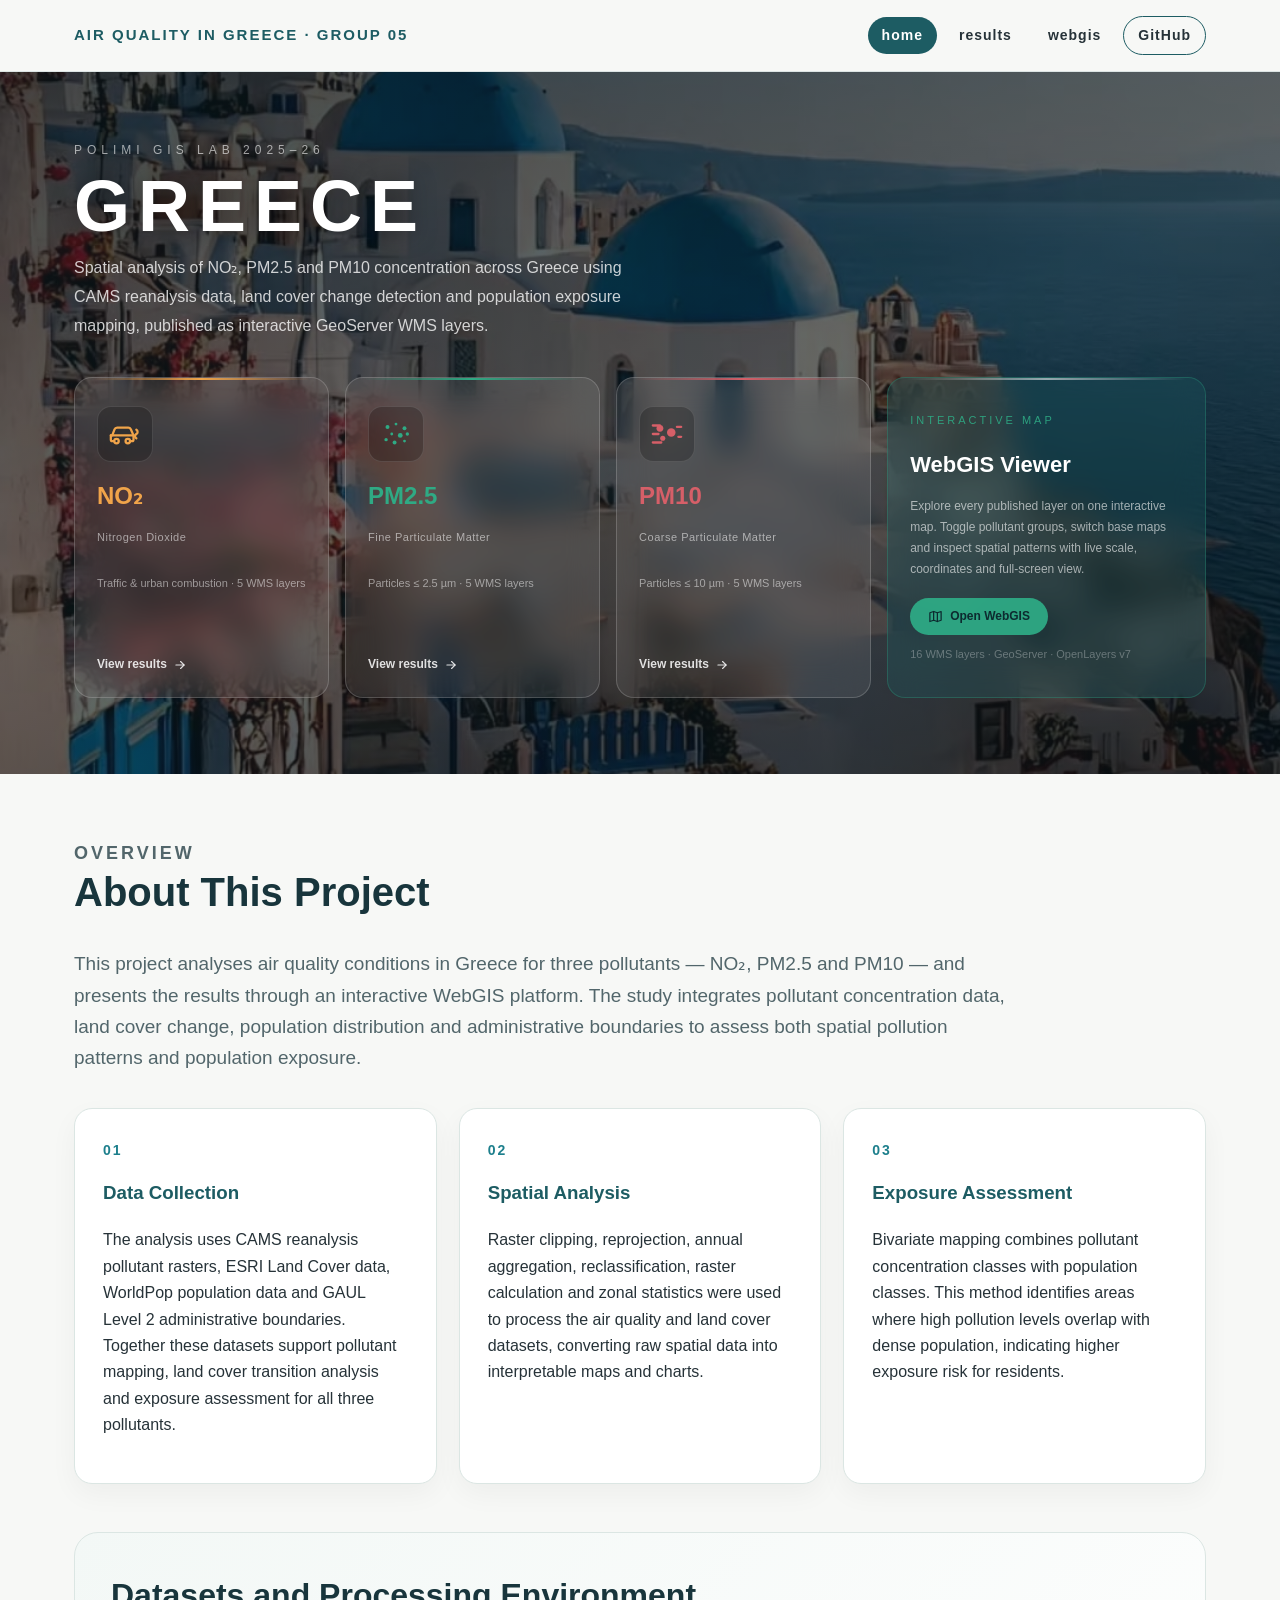
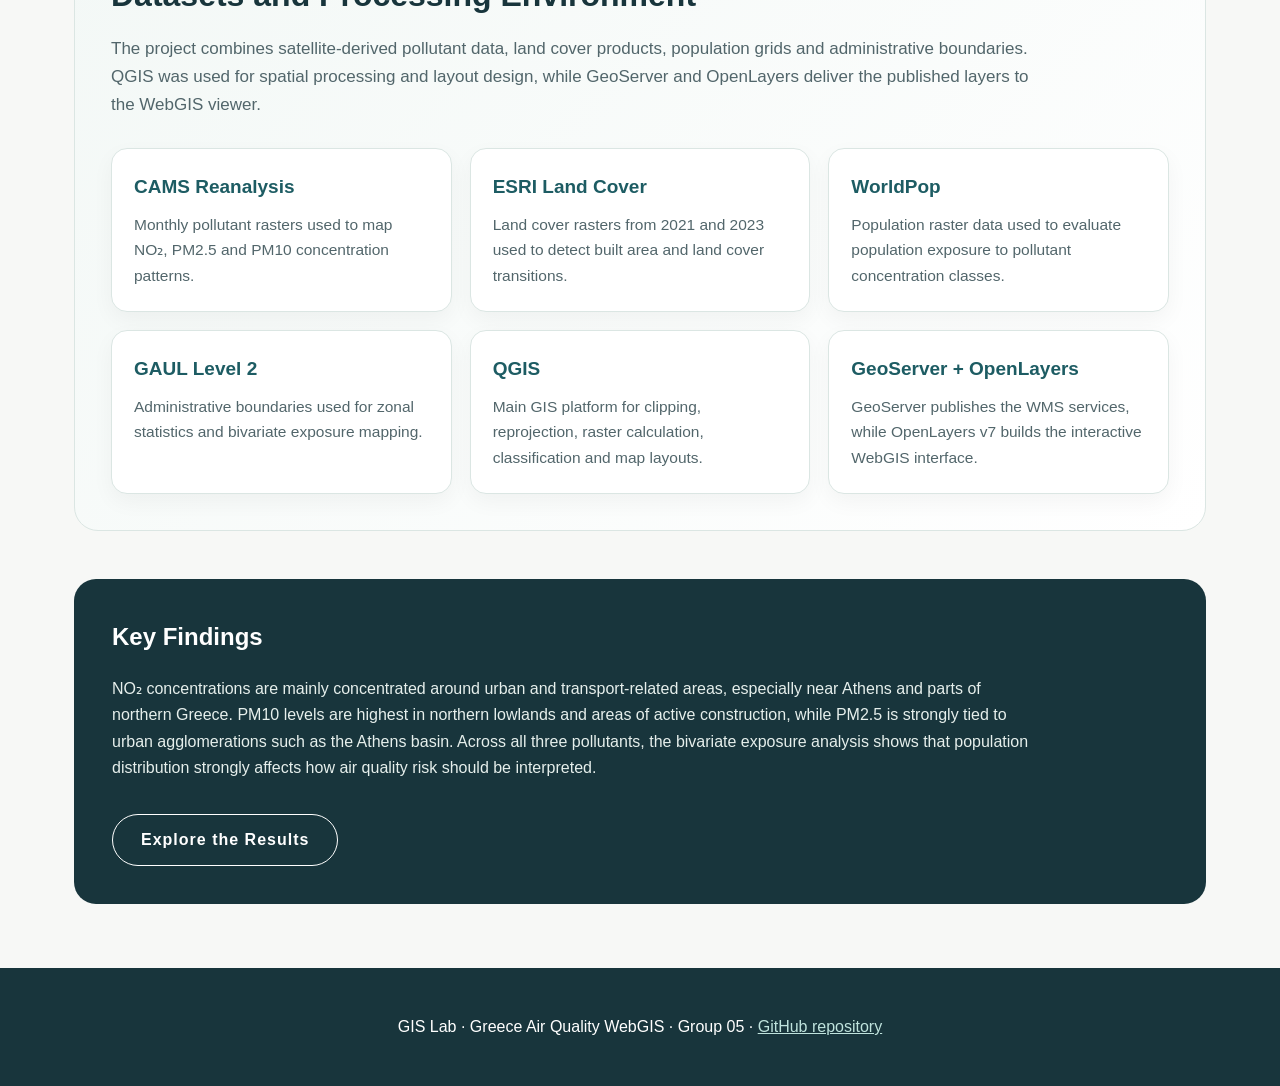
==== index.html @ c0a8eed3 "Add integrated WebGIS frontend (all three pollutants, OpenLayers v7)" ====
<!DOCTYPE html>
<html lang="en">
<head>
  <meta charset="UTF-8" />
  <meta name="viewport" content="width=device-width, initial-scale=1.0" />
  <title>Greece Air Quality | Home</title>
  <link rel="stylesheet" href="style.css" />
</head>

<body>
  <header class="site-header">
    <nav class="navbar">
      <a class="logo" href="index.html">AIR QUALITY IN GREECE · GROUP 05</a>
      <div class="nav-links">
        <a href="index.html" class="active">home</a>
        <a href="results.html">results</a>
        <a href="webgis.html">webgis</a>
        <a href="https://github.com/sumumu-0107/webgis_group05" class="github-link" target="_blank" rel="noopener">GitHub</a>
      </div>
    </nav>
  </header>

  <!-- ====================================================================
       GLASS-MORPHISM HERO
       Cover photo background, with one glass card per pollutant plus a
       dedicated WebGIS entry card.
       ==================================================================== -->
  <section class="hero">
    <div class="hero-bg" role="img" aria-label="Coastal landscape of the Greek islands"></div>
    <div class="hero-overlay"></div>

    <div class="hero-inner">
      <p class="hero-kicker">Polimi GIS Lab 2025–26</p>
      <h1>GREECE</h1>
      <p class="hero-sub">
        Spatial analysis of NO₂, PM2.5 and PM10 concentration across Greece using
        CAMS reanalysis data, land cover change detection and population exposure
        mapping, published as interactive GeoServer WMS layers.
      </p>

      <div class="hero-grid">
        <!-- NO2 card -->
        <a class="glass-card card-no2" href="results.html#no2">
          <span class="top-line"></span>
          <span class="pollutant-icon" aria-hidden="true">
            <!-- Car / traffic exhaust: NO2 is mainly a traffic-related gas -->
            <svg viewBox="0 0 24 24" fill="none" stroke="#f0a44a" stroke-width="1.6"
                 stroke-linecap="round" stroke-linejoin="round">
              <path d="M3 13l1.6-4.2A2 2 0 0 1 6.5 7.5h7.8a2 2 0 0 1 1.8 1.1L18 13" />
              <path d="M2 13h16v3a1 1 0 0 1-1 1h-1" />
              <path d="M4 17H3a1 1 0 0 1-1-1v-3" />
              <circle cx="6" cy="17" r="1.6" />
              <circle cx="14" cy="17" r="1.6" />
              <path d="M20 9c1.2.8 1.2 2.2 0 3s-1.2 2.2 0 3" />
            </svg>
          </span>
          <h2 class="pname">NO₂</h2>
          <p class="pfull">Nitrogen Dioxide</p>
          <p class="card-meta">Traffic &amp; urban combustion · 5 WMS layers</p>
          <span class="goto">
            View results
            <svg viewBox="0 0 24 24" fill="none" stroke="currentColor" stroke-width="2"
                 stroke-linecap="round" stroke-linejoin="round" aria-hidden="true">
              <path d="M5 12h14" /><path d="M13 6l6 6-6 6" />
            </svg>
          </span>
        </a>

        <!-- PM2.5 card -->
        <a class="glass-card card-pm25" href="results.html#pm25">
          <span class="top-line"></span>
          <span class="pollutant-icon" aria-hidden="true">
            <!-- Fine particles: small scattered dots, lungs-penetrating -->
            <svg viewBox="0 0 24 24" fill="#2faa84" stroke="none">
              <circle cx="6" cy="7" r="1.4" />
              <circle cx="12" cy="5" r="1" />
              <circle cx="18" cy="8" r="1.4" />
              <circle cx="9" cy="12" r="1" />
              <circle cx="15" cy="13" r="1.7" />
              <circle cx="5" cy="16" r="1.2" />
              <circle cx="11" cy="18" r="1.4" />
              <circle cx="18" cy="17" r="1" />
              <circle cx="20" cy="12" r="1.2" />
            </svg>
          </span>
          <h2 class="pname">PM2.5</h2>
          <p class="pfull">Fine Particulate Matter</p>
          <p class="card-meta">Particles ≤ 2.5 µm · 5 WMS layers</p>
          <span class="goto">
            View results
            <svg viewBox="0 0 24 24" fill="none" stroke="currentColor" stroke-width="2"
                 stroke-linecap="round" stroke-linejoin="round" aria-hidden="true">
              <path d="M5 12h14" /><path d="M13 6l6 6-6 6" />
            </svg>
          </span>
        </a>

        <!-- PM10 card -->
        <a class="glass-card card-pm10" href="results.html#pm10">
          <span class="top-line"></span>
          <span class="pollutant-icon" aria-hidden="true">
            <!-- Coarse dust: larger particles with motion lines (dust / resuspension) -->
            <svg viewBox="0 0 24 24" fill="none" stroke="#d65f68" stroke-width="1.6"
                 stroke-linecap="round" stroke-linejoin="round">
              <circle cx="7" cy="8" r="2.4" fill="#d65f68" stroke="none" />
              <circle cx="15" cy="11" r="3" fill="#d65f68" stroke="none" />
              <circle cx="9" cy="15" r="1.8" fill="#d65f68" stroke="none" />
              <path d="M2 6h5" /><path d="M2 12h4" /><path d="M2 18h6" />
              <path d="M19 7h3" /><path d="M20 14h2" />
            </svg>
          </span>
          <h2 class="pname">PM10</h2>
          <p class="pfull">Coarse Particulate Matter</p>
          <p class="card-meta">Particles ≤ 10 µm · 5 WMS layers</p>
          <span class="goto">
            View results
            <svg viewBox="0 0 24 24" fill="none" stroke="currentColor" stroke-width="2"
                 stroke-linecap="round" stroke-linejoin="round" aria-hidden="true">
              <path d="M5 12h14" /><path d="M13 6l6 6-6 6" />
            </svg>
          </span>
        </a>

        <!-- WebGIS entry card -->
        <a class="glass-card card-webgis" href="webgis.html">
          <span class="top-line"></span>
          <div>
            <p class="wlabel">INTERACTIVE MAP</p>
            <h2 class="wtitle">WebGIS Viewer</h2>
            <p class="wdesc">
              Explore every published layer on one interactive map. Toggle pollutant
              groups, switch base maps and inspect spatial patterns with live scale,
              coordinates and full-screen view.
            </p>
          </div>
          <div>
            <span class="wbtn">
              <svg viewBox="0 0 24 24" fill="none" stroke="currentColor" stroke-width="2"
                   stroke-linecap="round" stroke-linejoin="round" aria-hidden="true">
                <path d="M9 4 3 6v14l6-2 6 2 6-2V4l-6 2-6-2z" />
                <path d="M9 4v14" /><path d="M15 6v14" />
              </svg>
              Open WebGIS
            </span>
            <p class="layers-hint">16 WMS layers · GeoServer · OpenLayers v7</p>
          </div>
        </a>
      </div>
    </div>
  </section>

  <main>
    <!-- ABOUT ------------------------------------------------------------ -->
    <section class="section" id="about">
      <div class="section-heading">
        <p class="eyebrow">Overview</p>
        <h2>About This Project</h2>
      </div>
      <p class="lead-text">
        This project analyses air quality conditions in Greece for three pollutants —
        NO₂, PM2.5 and PM10 — and presents the results through an interactive WebGIS
        platform. The study integrates pollutant concentration data, land cover change,
        population distribution and administrative boundaries to assess both spatial
        pollution patterns and population exposure.
      </p>

      <div class="summary-grid">
        <article class="summary-card">
          <span class="card-number">01</span>
          <h3>Data Collection</h3>
          <p>
            The analysis uses CAMS reanalysis pollutant rasters, ESRI Land Cover data,
            WorldPop population data and GAUL Level 2 administrative boundaries. Together
            these datasets support pollutant mapping, land cover transition analysis and
            exposure assessment for all three pollutants.
          </p>
        </article>

        <article class="summary-card">
          <span class="card-number">02</span>
          <h3>Spatial Analysis</h3>
          <p>
            Raster clipping, reprojection, annual aggregation, reclassification, raster
            calculation and zonal statistics were used to process the air quality and
            land cover datasets, converting raw spatial data into interpretable maps and
            charts.
          </p>
        </article>

        <article class="summary-card">
          <span class="card-number">03</span>
          <h3>Exposure Assessment</h3>
          <p>
            Bivariate mapping combines pollutant concentration classes with population
            classes. This method identifies areas where high pollution levels overlap with
            dense population, indicating higher exposure risk for residents.
          </p>
        </article>
      </div>

      <!-- DATA & TOOLS -->
      <div class="data-tools">
        <div class="data-tools-header">
          <h2>Datasets and Processing Environment</h2>
          <p>
            The project combines satellite-derived pollutant data, land cover products,
            population grids and administrative boundaries. QGIS was used for spatial
            processing and layout design, while GeoServer and OpenLayers deliver the
            published layers to the WebGIS viewer.
          </p>
        </div>

        <div class="tool-grid">
          <article>
            <h3>CAMS Reanalysis</h3>
            <p>Monthly pollutant rasters used to map NO₂, PM2.5 and PM10 concentration patterns.</p>
          </article>
          <article>
            <h3>ESRI Land Cover</h3>
            <p>Land cover rasters from 2021 and 2023 used to detect built area and land cover transitions.</p>
          </article>
          <article>
            <h3>WorldPop</h3>
            <p>Population raster data used to evaluate population exposure to pollutant concentration classes.</p>
          </article>
          <article>
            <h3>GAUL Level 2</h3>
            <p>Administrative boundaries used for zonal statistics and bivariate exposure mapping.</p>
          </article>
          <article>
            <h3>QGIS</h3>
            <p>Main GIS platform for clipping, reprojection, raster calculation, classification and map layouts.</p>
          </article>
          <article>
            <h3>GeoServer + OpenLayers</h3>
            <p>GeoServer publishes the WMS services, while OpenLayers v7 builds the interactive WebGIS interface.</p>
          </article>
        </div>
      </div>

      <!-- KEY FINDINGS -->
      <div class="key-findings">
        <h2>Key Findings</h2>
        <p>
          NO₂ concentrations are mainly concentrated around urban and transport-related
          areas, especially near Athens and parts of northern Greece. PM10 levels are
          highest in northern lowlands and areas of active construction, while PM2.5 is
          strongly tied to urban agglomerations such as the Athens basin. Across all three
          pollutants, the bivariate exposure analysis shows that population distribution
          strongly affects how air quality risk should be interpreted.
        </p>
        <a class="outline-btn" href="results.html">Explore the Results</a>
      </div>
    </section>
  </main>

  <footer>
    <p>GIS Lab · Greece Air Quality WebGIS · Group 05 ·
      <a href="https://github.com/sumumu-0107/webgis_group05" target="_blank" rel="noopener">GitHub repository</a>
    </p>
  </footer>
</body>
</html>
---- style.css ----
/* ==========================================================================
   Greece Air Quality WebGIS - Integrated frontend
   Shared stylesheet for index.html (Home), results.html, webgis.html
   Palette: deep teal accents on a light neutral background, with a
   glass-morphism hero on the home page.
   ========================================================================== */

:root {
  --teal-900: #102a30;
  --teal-700: #18353c;
  --teal-600: #1d5c63;
  --teal-400: #1d7f8c;
  --ink: #263238;
  --muted: #52666b;
  --line: #dbe6e3;
  --bg: #f7f8f6;
  --card: #ffffff;

  --no2: #f0a44a;
  --pm25: #2faa84;
  --pm10: #d65f68;
}

* {
  box-sizing: border-box;
}

html {
  scroll-behavior: smooth;
}

body {
  margin: 0;
  font-family: Arial, Helvetica, sans-serif;
  color: var(--ink);
  background: var(--bg);
  line-height: 1.65;
}

a {
  color: var(--teal-400);
}

/* ==========================================================================
   Shared site header / navigation
   ========================================================================== */
.site-header {
  position: sticky;
  top: 0;
  z-index: 999;
  background: rgba(247, 248, 246, 0.92);
  backdrop-filter: blur(10px);
  border-bottom: 1px solid rgba(29, 92, 99, 0.12);
}

.navbar {
  max-width: 1180px;
  margin: 0 auto;
  padding: 16px 24px;
  display: flex;
  justify-content: space-between;
  align-items: center;
  gap: 16px;
}

.navbar .logo {
  color: var(--teal-600);
  font-size: 15px;
  font-weight: 800;
  letter-spacing: 2px;
  text-decoration: none;
}

.nav-links {
  display: flex;
  align-items: center;
  gap: 8px;
  flex-wrap: wrap;
}

.nav-links a {
  color: var(--ink);
  text-decoration: none;
  font-size: 14px;
  font-weight: 700;
  letter-spacing: 1px;
  padding: 7px 14px;
  border-radius: 999px;
  text-transform: lowercase;
}

.nav-links a:hover {
  color: var(--teal-400);
}

.nav-links a.active {
  background: var(--teal-600);
  color: #ffffff;
}

.nav-links a.github-link {
  border: 1px solid var(--teal-600);
  text-transform: none;
}

.nav-links a.github-link:hover {
  background: var(--teal-600);
  color: #ffffff;
}

/* ==========================================================================
   Glass-morphism hero (home page)
   ========================================================================== */
.hero {
  position: relative;
  overflow: hidden;
  min-height: 78vh;
  display: flex;
  align-items: center;
}

.hero-bg,
.hero-overlay {
  position: absolute;
  inset: 0;
}

.hero-bg {
  background-image: url("img/cover.jpg");
  background-size: cover;
  background-position: center 42%;
  filter: brightness(0.62) saturate(1.1);
}

.hero-overlay {
  background: linear-gradient(
    160deg,
    rgba(8, 28, 34, 0.6) 0%,
    rgba(13, 43, 48, 0.4) 50%,
    rgba(8, 20, 24, 0.66) 100%
  );
}

.hero-inner {
  position: relative;
  z-index: 2;
  max-width: 1180px;
  margin: 0 auto;
  padding: 56px 24px 64px;
  width: 100%;
}

.hero-kicker {
  margin: 0 0 10px;
  font-size: 12px;
  letter-spacing: 5px;
  color: rgba(255, 255, 255, 0.6);
  text-transform: uppercase;
}

.hero h1 {
  margin: 0 0 12px;
  font-size: 72px;
  line-height: 1;
  letter-spacing: 8px;
  font-weight: 900;
  color: #ffffff;
  text-shadow: 0 2px 24px rgba(0, 0, 0, 0.4);
}

.hero-sub {
  max-width: 560px;
  margin: 0 0 36px;
  font-size: 16px;
  line-height: 1.8;
  color: rgba(255, 255, 255, 0.78);
}

/* Card grid of pollutants + WebGIS entry */
.hero-grid {
  display: grid;
  grid-template-columns: repeat(3, 1fr) 1.25fr;
  gap: 16px;
}

.glass-card {
  position: relative;
  display: flex;
  flex-direction: column;
  background: rgba(255, 255, 255, 0.08);
  backdrop-filter: blur(16px);
  border: 1px solid rgba(255, 255, 255, 0.18);
  border-radius: 18px;
  padding: 22px;
  text-decoration: none;
  color: #ffffff;
  transition: background 0.25s ease, border-color 0.25s ease, transform 0.2s ease;
}

.glass-card:hover {
  background: rgba(255, 255, 255, 0.15);
  border-color: rgba(255, 255, 255, 0.4);
  transform: translateY(-3px);
}

.glass-card .top-line {
  position: absolute;
  top: 0;
  left: 18px;
  right: 18px;
  height: 2px;
  border-radius: 0 0 2px 2px;
}

.card-no2 .top-line {
  background: linear-gradient(90deg, transparent, var(--no2), transparent);
}
.card-pm25 .top-line {
  background: linear-gradient(90deg, transparent, var(--pm25), transparent);
}
.card-pm10 .top-line {
  background: linear-gradient(90deg, transparent, var(--pm10), transparent);
}
.card-webgis .top-line {
  background: linear-gradient(90deg, transparent, rgba(255, 255, 255, 0.55), transparent);
}

.pollutant-icon {
  width: 56px;
  height: 56px;
  display: flex;
  align-items: center;
  justify-content: center;
  border-radius: 14px;
  background: rgba(0, 0, 0, 0.22);
  border: 1px solid rgba(255, 255, 255, 0.12);
  margin: 6px 0 14px;
}

.pollutant-icon svg {
  width: 34px;
  height: 34px;
}

.card-no2 .pname {
  color: var(--no2);
}
.card-pm25 .pname {
  color: var(--pm25);
}
.card-pm10 .pname {
  color: var(--pm10);
}

.pname {
  font-size: 24px;
  font-weight: 900;
  margin: 0 0 2px;
}

.pfull {
  font-size: 11px;
  letter-spacing: 0.5px;
  color: rgba(255, 255, 255, 0.55);
  margin-bottom: 16px;
}

.card-meta {
  font-size: 11px;
  color: rgba(255, 255, 255, 0.5);
  margin-bottom: 16px;
}

.goto {
  margin-top: auto;
  display: inline-flex;
  align-items: center;
  gap: 6px;
  font-size: 12px;
  font-weight: 700;
  color: rgba(255, 255, 255, 0.85);
}

.goto svg {
  width: 14px;
  height: 14px;
}

.card-webgis {
  background: rgba(29, 92, 99, 0.3);
  border-color: rgba(47, 170, 132, 0.3);
  justify-content: space-between;
}

.card-webgis:hover {
  background: rgba(29, 92, 99, 0.45);
  border-color: rgba(47, 170, 132, 0.55);
}

.wlabel {
  font-size: 11px;
  letter-spacing: 3px;
  color: rgba(47, 170, 132, 0.9);
  margin-bottom: 8px;
}

.wtitle {
  font-size: 22px;
  font-weight: 800;
  margin-bottom: 10px;
}

.wdesc {
  font-size: 12px;
  color: rgba(255, 255, 255, 0.6);
  line-height: 1.75;
  margin-bottom: 18px;
}

.wbtn {
  display: inline-flex;
  align-items: center;
  gap: 7px;
  padding: 9px 18px;
  background: rgba(47, 170, 132, 0.95);
  color: #0d2b30;
  border-radius: 999px;
  font-size: 12px;
  font-weight: 800;
  width: fit-content;
}

.wbtn svg {
  width: 15px;
  height: 15px;
}

.layers-hint {
  font-size: 11px;
  color: rgba(255, 255, 255, 0.3);
  margin-top: 10px;
}

/* ==========================================================================
   Generic page sections (home + results)
   ========================================================================== */
.section {
  max-width: 1180px;
  margin: 0 auto;
  padding: 64px 24px;
}

.section-heading {
  max-width: 920px;
  margin-bottom: 34px;
}

.eyebrow {
  margin: 0 0 8px;
  color: var(--teal-400);
  font-size: 13px;
  font-weight: 900;
  letter-spacing: 3px;
  text-transform: uppercase;
}

.section-heading h2 {
  margin: 0 0 14px;
  font-size: 40px;
  line-height: 1.12;
  color: var(--teal-700);
}

.section-heading p {
  margin: 0;
  font-size: 18px;
  color: var(--muted);
  line-height: 1.75;
}

.lead-text {
  max-width: 940px;
  font-size: 19px;
  color: var(--muted);
  margin: 0 0 34px;
}

/* Summary cards (About) */
.summary-grid {
  display: grid;
  grid-template-columns: repeat(3, 1fr);
  gap: 22px;
  margin-bottom: 48px;
}

.summary-card {
  background: var(--card);
  border: 1px solid var(--line);
  border-radius: 18px;
  padding: 28px;
  box-shadow: 0 10px 28px rgba(0, 0, 0, 0.045);
}

.card-number {
  display: inline-block;
  margin-bottom: 16px;
  color: var(--teal-400);
  font-size: 14px;
  font-weight: 900;
  letter-spacing: 2px;
}

.summary-card h3 {
  margin-top: 0;
  color: var(--teal-600);
}

/* Data & tools */
.data-tools {
  margin: 48px 0;
  padding: 36px;
  border-radius: 24px;
  background: linear-gradient(135deg, #f3f8f6 0%, #ffffff 100%);
  border: 1px solid var(--line);
}

.data-tools-header {
  max-width: 920px;
  margin-bottom: 28px;
}

.data-tools-header h2 {
  margin: 0 0 14px;
  font-size: 32px;
  color: var(--teal-700);
}

.data-tools-header p {
  margin: 0;
  color: var(--muted);
  font-size: 17px;
}

.tool-grid {
  display: grid;
  grid-template-columns: repeat(3, 1fr);
  gap: 18px;
}

.tool-grid article {
  background: var(--card);
  border: 1px solid var(--line);
  border-radius: 16px;
  padding: 22px;
  box-shadow: 0 8px 22px rgba(0, 0, 0, 0.045);
}

.tool-grid article h3 {
  margin: 0 0 10px;
  color: var(--teal-600);
  font-size: 19px;
}

.tool-grid article p {
  margin: 0;
  color: var(--muted);
  font-size: 15.5px;
}

/* Key findings band */
.key-findings {
  background: var(--teal-700);
  color: #ffffff;
  border-radius: 22px;
  padding: 38px;
  margin-top: 28px;
}

.key-findings h2 {
  color: #ffffff;
  margin-top: 0;
}

.key-findings p {
  max-width: 920px;
  color: #e6efec;
}

.outline-btn {
  display: inline-block;
  margin-top: 16px;
  padding: 12px 28px;
  border: 1px solid #ffffff;
  color: #ffffff;
  border-radius: 999px;
  text-decoration: none;
  font-weight: 800;
  letter-spacing: 1px;
}

.outline-btn:hover {
  background: #ffffff;
  color: var(--teal-700);
}

/* ==========================================================================
   Results page - pollutant tabs
   ========================================================================== */
.pollutant-tabs {
  display: flex;
  gap: 12px;
  flex-wrap: wrap;
  margin-bottom: 34px;
}

.tab-btn {
  padding: 11px 22px;
  border-radius: 999px;
  font-weight: 700;
  font-size: 15px;
  border: 1px solid var(--line);
  background: #ffffff;
  color: var(--muted);
  cursor: pointer;
  font-family: inherit;
  transition: background 0.2s ease, color 0.2s ease, box-shadow 0.2s ease;
}

.tab-btn:hover {
  color: var(--teal-600);
  border-color: #bcd0cb;
}

.tab-btn.active {
  background: var(--teal-600);
  color: #ffffff;
  border-color: var(--teal-600);
  box-shadow: 0 10px 22px rgba(29, 92, 99, 0.2);
}

.tab-panel {
  display: none;
}

.tab-panel.active {
  display: block;
}

#results {
  counter-reset: resultFigure;
}

.result-block {
  position: relative;
  overflow: hidden;
  padding: 34px;
  margin-bottom: 42px;
  border-radius: 22px;
  border: 1px solid var(--line);
  background: linear-gradient(180deg, #ffffff 0%, #fbfcfb 100%);
  box-shadow: 0 14px 36px rgba(0, 0, 0, 0.055);
}

.result-block::before {
  counter-increment: resultFigure;
  content: "Figure " counter(resultFigure, decimal-leading-zero);
  display: inline-block;
  margin-bottom: 16px;
  padding: 7px 14px;
  border-radius: 999px;
  background: #e8f3ef;
  color: var(--teal-600);
  font-size: 13px;
  font-weight: 900;
  letter-spacing: 1.5px;
  text-transform: uppercase;
}

.result-block h3 {
  font-size: 25px;
  line-height: 1.25;
  color: var(--teal-700);
  margin: 0 0 20px;
}

.result-block p {
  max-width: 960px;
  color: var(--muted);
  font-size: 17px;
  line-height: 1.85;
}

.result-block img {
  width: 100%;
  max-width: 980px;
  margin: 22px auto 26px;
  border-radius: 16px;
  border: 1px solid #e3ece8;
  background: #ffffff;
  padding: 10px;
  box-shadow: 0 10px 26px rgba(0, 0, 0, 0.06);
  display: block;
}

.double-img {
  display: grid;
  grid-template-columns: 1fr 1fr;
  gap: 26px;
  align-items: center;
  margin: 18px 0 26px;
}

.double-img img {
  margin: 0 auto;
  max-width: 100%;
}

/* ==========================================================================
   WebGIS page - app shell (sidebar + map)
   ========================================================================== */
.app {
  display: flex;
  height: calc(100vh - 65px);
}

.sidebar {
  width: 320px;
  flex-shrink: 0;
  background: #ffffff;
  border-right: 1px solid var(--line);
  overflow-y: auto;
  padding: 18px;
}

.panel {
  margin-bottom: 24px;
}

.panel h2 {
  font-size: 13px;
  text-transform: uppercase;
  letter-spacing: 0.6px;
  color: #6b7280;
  margin: 0 0 10px;
  border-bottom: 1px solid var(--line);
  padding-bottom: 6px;
}

.row {
  display: flex;
  align-items: center;
  gap: 8px;
  padding: 6px 4px;
  font-size: 14px;
  cursor: pointer;
  border-radius: 6px;
}

.row:hover {
  background: #f4f7f6;
}

/* Group header inside the flat layer list */
.layer-group-header {
  margin: 14px 0 4px;
  font-size: 12px;
  font-weight: 800;
  letter-spacing: 1px;
  text-transform: uppercase;
  color: var(--teal-600);
  display: flex;
  align-items: center;
  gap: 8px;
}

.layer-group-header::before {
  content: "";
  width: 12px;
  height: 12px;
  border-radius: 3px;
  background: var(--teal-600);
}

.layer-group-header.grp-no2::before {
  background: var(--no2);
}
.layer-group-header.grp-pm25::before {
  background: var(--pm25);
}
.layer-group-header.grp-pm10::before {
  background: var(--pm10);
}
.layer-group-header.grp-lcc::before {
  background: #7a8b3c;
}

.layer-group-header:first-child {
  margin-top: 0;
}

.hint {
  font-size: 13px;
  color: #9ca3af;
  font-style: italic;
}

/* Map area */
.map-wrap {
  position: relative;
  flex: 1;
}

.map {
  width: 100%;
  height: 100%;
  background: #dbeafe;
}

.mouse-position {
  position: absolute;
  bottom: 8px;
  left: 8px;
  z-index: 5;
  background: rgba(255, 255, 255, 0.88);
  padding: 4px 8px;
  font-size: 12px;
  border-radius: 4px;
  box-shadow: 0 1px 3px rgba(0, 0, 0, 0.2);
  pointer-events: none;
}

.ol-scale-line {
  background: rgba(255, 255, 255, 0.85);
  color: #111;
}

/* ==========================================================================
   WebGIS legend panel
   ========================================================================== */
.legend-block {
  margin-bottom: 14px;
  padding-bottom: 14px;
  border-bottom: 1px solid var(--line);
}

.legend-block:last-child {
  border-bottom: none;
  margin-bottom: 0;
  padding-bottom: 0;
}

.legend-block-title {
  font-size: 12px;
  font-weight: 700;
  color: #374151;
  margin-bottom: 6px;
  line-height: 1.3;
}

.legend-ramp-wrap {
  display: flex;
  align-items: center;
  gap: 8px;
}

.legend-ramp-img {
  max-height: 200px;
  width: auto;
  display: block;
}

.legend-unit {
  font-size: 11px;
  color: #6b7280;
  font-style: italic;
  white-space: nowrap;
}

.legend-desc {
  font-size: 11px;
  color: #4b5563;
  margin-bottom: 6px;
  line-height: 1.4;
}

.legend-symbol-img {
  max-width: 100%;
  display: block;
  margin-top: 4px;
}

/* Bivariate 5x5 matrix */
.biv-wrap {
  display: flex;
  align-items: flex-start;
  gap: 4px;
  margin-bottom: 6px;
}

.biv-ylabel {
  display: flex;
  align-items: center;
  justify-content: center;
  width: 14px;
  flex-shrink: 0;
}

.biv-ylabel span {
  font-size: 10px;
  color: #6b7280;
  white-space: nowrap;
  writing-mode: vertical-rl;
  transform: rotate(180deg);
}

.biv-content {
  display: flex;
  flex-direction: column;
  align-items: flex-start;
}

.biv-matrix {
  display: flex;
  flex-direction: column;
  gap: 2px;
}

.biv-row {
  display: flex;
  gap: 2px;
}

.biv-cell {
  width: 20px;
  height: 20px;
  border-radius: 2px;
}

.biv-xlabel {
  font-size: 10px;
  color: #6b7280;
  text-align: center;
  width: 100%;
  margin-top: 3px;
}

/* ==========================================================================
   Footer
   ========================================================================== */
footer {
  text-align: center;
  padding: 30px 24px;
  background: var(--teal-700);
  color: #ffffff;
}

footer a {
  color: #bfe3dd;
}

/* ==========================================================================
   Responsive
   ========================================================================== */
@media (max-width: 1000px) {
  .hero-grid {
    grid-template-columns: 1fr 1fr;
  }
}

@media (max-width: 900px) {
  .hero h1 {
    font-size: 50px;
    letter-spacing: 4px;
  }

  .summary-grid,
  .tool-grid,
  .double-img {
    grid-template-columns: 1fr;
  }

  .navbar {
    flex-direction: column;
    align-items: flex-start;
    gap: 10px;
  }

  .app {
    flex-direction: column;
    height: auto;
  }

  .sidebar {
    width: 100%;
    border-right: none;
    border-bottom: 1px solid var(--line);
  }

  .map-wrap {
    height: 70vh;
  }
}

@media (max-width: 620px) {
  .hero-grid {
    grid-template-columns: 1fr;
  }
}
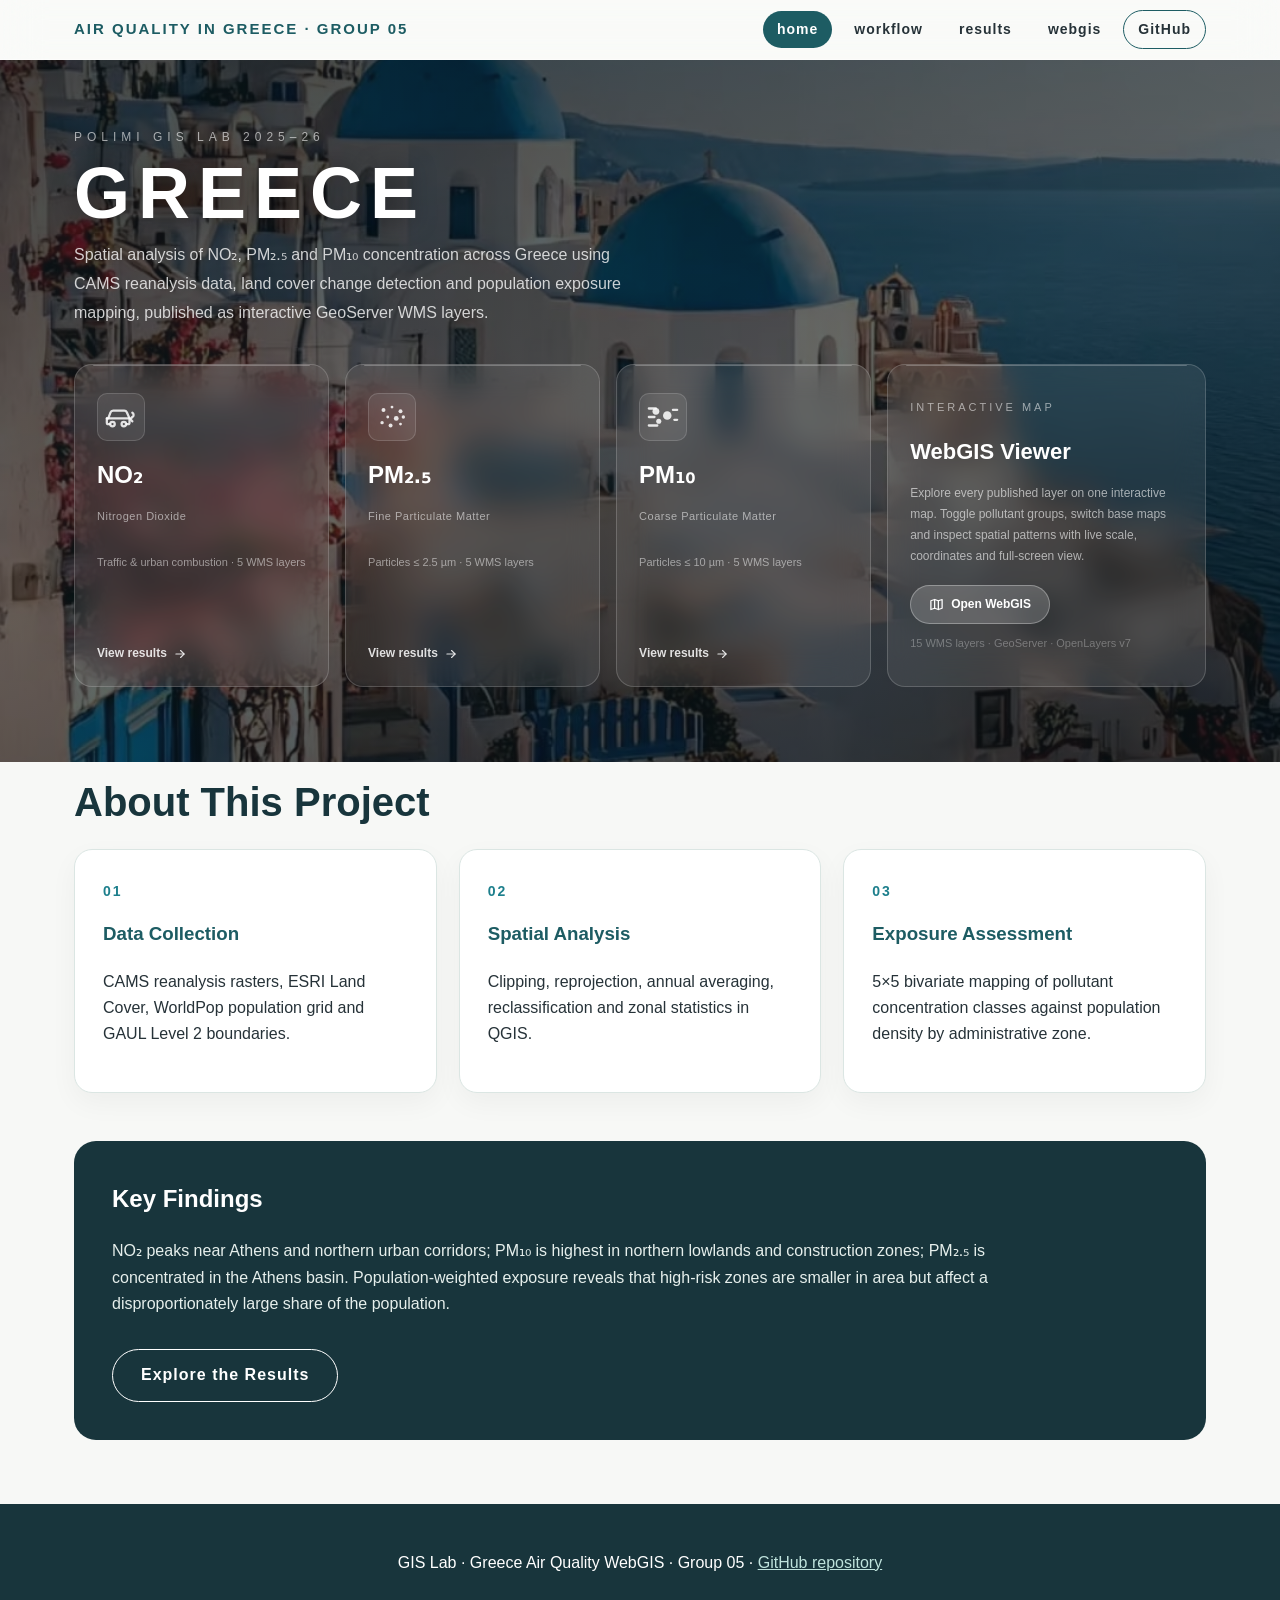
==== commit 943470b8: "UI: glassmorphism nav, carousel results, workflow page, clean code" ====
--- a/index.html
+++ b/index.html
@@ -4,7 +4,7 @@
   <meta charset="UTF-8" />
   <meta name="viewport" content="width=device-width, initial-scale=1.0" />
   <title>Greece Air Quality | Home</title>
-  <link rel="stylesheet" href="style.css" />
+  <link rel="stylesheet" href="style.css?v=2" />
 </head>
 
 <body>
@@ -13,6 +13,7 @@
       <a class="logo" href="index.html">AIR QUALITY IN GREECE · GROUP 05</a>
       <div class="nav-links">
         <a href="index.html" class="active">home</a>
+        <a href="workflow.html">workflow</a>
         <a href="results.html">results</a>
         <a href="webgis.html">webgis</a>
         <a href="https://github.com/sumumu-0107/webgis_group05" class="github-link" target="_blank" rel="noopener">GitHub</a>
@@ -33,7 +34,7 @@
       <p class="hero-kicker">Polimi GIS Lab 2025–26</p>
       <h1>GREECE</h1>
       <p class="hero-sub">
-        Spatial analysis of NO₂, PM2.5 and PM10 concentration across Greece using
+        Spatial analysis of NO₂, PM₂.₅ and PM₁₀ concentration across Greece using
         CAMS reanalysis data, land cover change detection and population exposure
         mapping, published as interactive GeoServer WMS layers.
       </p>
@@ -44,7 +45,7 @@
           <span class="top-line"></span>
           <span class="pollutant-icon" aria-hidden="true">
             <!-- Car / traffic exhaust: NO2 is mainly a traffic-related gas -->
-            <svg viewBox="0 0 24 24" fill="none" stroke="#f0a44a" stroke-width="1.6"
+            <svg viewBox="0 0 24 24" fill="none" stroke="rgba(255,255,255,0.85)" stroke-width="1.6"
                  stroke-linecap="round" stroke-linejoin="round">
               <path d="M3 13l1.6-4.2A2 2 0 0 1 6.5 7.5h7.8a2 2 0 0 1 1.8 1.1L18 13" />
               <path d="M2 13h16v3a1 1 0 0 1-1 1h-1" />
@@ -71,7 +72,7 @@
           <span class="top-line"></span>
           <span class="pollutant-icon" aria-hidden="true">
             <!-- Fine particles: small scattered dots, lungs-penetrating -->
-            <svg viewBox="0 0 24 24" fill="#2faa84" stroke="none">
+            <svg viewBox="0 0 24 24" fill="rgba(255,255,255,0.85)" stroke="none">
               <circle cx="6" cy="7" r="1.4" />
               <circle cx="12" cy="5" r="1" />
               <circle cx="18" cy="8" r="1.4" />
@@ -83,7 +84,7 @@
               <circle cx="20" cy="12" r="1.2" />
             </svg>
           </span>
-          <h2 class="pname">PM2.5</h2>
+          <h2 class="pname">PM₂.₅</h2>
           <p class="pfull">Fine Particulate Matter</p>
           <p class="card-meta">Particles ≤ 2.5 µm · 5 WMS layers</p>
           <span class="goto">
@@ -100,16 +101,16 @@
           <span class="top-line"></span>
           <span class="pollutant-icon" aria-hidden="true">
             <!-- Coarse dust: larger particles with motion lines (dust / resuspension) -->
-            <svg viewBox="0 0 24 24" fill="none" stroke="#d65f68" stroke-width="1.6"
+            <svg viewBox="0 0 24 24" fill="none" stroke="rgba(255,255,255,0.85)" stroke-width="1.6"
                  stroke-linecap="round" stroke-linejoin="round">
-              <circle cx="7" cy="8" r="2.4" fill="#d65f68" stroke="none" />
-              <circle cx="15" cy="11" r="3" fill="#d65f68" stroke="none" />
-              <circle cx="9" cy="15" r="1.8" fill="#d65f68" stroke="none" />
+              <circle cx="7" cy="8" r="2.4" fill="rgba(255,255,255,0.85)" stroke="none" />
+              <circle cx="15" cy="11" r="3" fill="rgba(255,255,255,0.85)" stroke="none" />
+              <circle cx="9" cy="15" r="1.8" fill="rgba(255,255,255,0.85)" stroke="none" />
               <path d="M2 6h5" /><path d="M2 12h4" /><path d="M2 18h6" />
               <path d="M19 7h3" /><path d="M20 14h2" />
             </svg>
           </span>
-          <h2 class="pname">PM10</h2>
+          <h2 class="pname">PM₁₀</h2>
           <p class="pfull">Coarse Particulate Matter</p>
           <p class="card-meta">Particles ≤ 10 µm · 5 WMS layers</p>
           <span class="goto">
@@ -142,7 +143,7 @@
               </svg>
               Open WebGIS
             </span>
-            <p class="layers-hint">16 WMS layers · GeoServer · OpenLayers v7</p>
+            <p class="layers-hint">15 WMS layers · GeoServer · OpenLayers v7</p>
           </div>
         </a>
       </div>
@@ -150,105 +151,32 @@
   </section>
 
   <main>
-    <!-- ABOUT ------------------------------------------------------------ -->
     <section class="section" id="about">
       <div class="section-heading">
-        <p class="eyebrow">Overview</p>
         <h2>About This Project</h2>
       </div>
-      <p class="lead-text">
-        This project analyses air quality conditions in Greece for three pollutants —
-        NO₂, PM2.5 and PM10 — and presents the results through an interactive WebGIS
-        platform. The study integrates pollutant concentration data, land cover change,
-        population distribution and administrative boundaries to assess both spatial
-        pollution patterns and population exposure.
-      </p>
 
       <div class="summary-grid">
         <article class="summary-card">
           <span class="card-number">01</span>
           <h3>Data Collection</h3>
-          <p>
-            The analysis uses CAMS reanalysis pollutant rasters, ESRI Land Cover data,
-            WorldPop population data and GAUL Level 2 administrative boundaries. Together
-            these datasets support pollutant mapping, land cover transition analysis and
-            exposure assessment for all three pollutants.
-          </p>
+          <p>CAMS reanalysis rasters, ESRI Land Cover, WorldPop population grid and GAUL Level 2 boundaries.</p>
         </article>
-
         <article class="summary-card">
           <span class="card-number">02</span>
           <h3>Spatial Analysis</h3>
-          <p>
-            Raster clipping, reprojection, annual aggregation, reclassification, raster
-            calculation and zonal statistics were used to process the air quality and
-            land cover datasets, converting raw spatial data into interpretable maps and
-            charts.
-          </p>
+          <p>Clipping, reprojection, annual averaging, reclassification and zonal statistics in QGIS.</p>
         </article>
-
         <article class="summary-card">
           <span class="card-number">03</span>
           <h3>Exposure Assessment</h3>
-          <p>
-            Bivariate mapping combines pollutant concentration classes with population
-            classes. This method identifies areas where high pollution levels overlap with
-            dense population, indicating higher exposure risk for residents.
-          </p>
+          <p>5×5 bivariate mapping of pollutant concentration classes against population density by administrative zone.</p>
         </article>
       </div>
 
-      <!-- DATA & TOOLS -->
-      <div class="data-tools">
-        <div class="data-tools-header">
-          <h2>Datasets and Processing Environment</h2>
-          <p>
-            The project combines satellite-derived pollutant data, land cover products,
-            population grids and administrative boundaries. QGIS was used for spatial
-            processing and layout design, while GeoServer and OpenLayers deliver the
-            published layers to the WebGIS viewer.
-          </p>
-        </div>
-
-        <div class="tool-grid">
-          <article>
-            <h3>CAMS Reanalysis</h3>
-            <p>Monthly pollutant rasters used to map NO₂, PM2.5 and PM10 concentration patterns.</p>
-          </article>
-          <article>
-            <h3>ESRI Land Cover</h3>
-            <p>Land cover rasters from 2021 and 2023 used to detect built area and land cover transitions.</p>
-          </article>
-          <article>
-            <h3>WorldPop</h3>
-            <p>Population raster data used to evaluate population exposure to pollutant concentration classes.</p>
-          </article>
-          <article>
-            <h3>GAUL Level 2</h3>
-            <p>Administrative boundaries used for zonal statistics and bivariate exposure mapping.</p>
-          </article>
-          <article>
-            <h3>QGIS</h3>
-            <p>Main GIS platform for clipping, reprojection, raster calculation, classification and map layouts.</p>
-          </article>
-          <article>
-            <h3>GeoServer + OpenLayers</h3>
-            <p>GeoServer publishes the WMS services, while OpenLayers v7 builds the interactive WebGIS interface.</p>
-          </article>
-        </div>
-      </div>
-
-      <!-- KEY FINDINGS -->
       <div class="key-findings">
         <h2>Key Findings</h2>
-        <p>
-          NO₂ concentrations are mainly concentrated around urban and transport-related
-          areas, especially near Athens and parts of northern Greece. PM10 levels are
-          highest in northern lowlands and areas of active construction, while PM2.5 is
-          strongly tied to urban agglomerations such as the Athens basin. Across all three
-          pollutants, the bivariate exposure analysis shows that population distribution
-          strongly affects how air quality risk should be interpreted.
-        </p>
+        <p>NO₂ peaks near Athens and northern urban corridors; PM₁₀ is highest in northern lowlands and construction zones; PM₂.₅ is concentrated in the Athens basin. Population-weighted exposure reveals that high-risk zones are smaller in area but affect a disproportionately large share of the population.</p>
         <a class="outline-btn" href="results.html">Explore the Results</a>
       </div>
     </section>
--- a/style.css
+++ b/style.css
@@ -1,9 +1,4 @@
-/* ==========================================================================
-   Greece Air Quality WebGIS - Integrated frontend
-   Shared stylesheet for index.html (Home), results.html, webgis.html
-   Palette: deep teal accents on a light neutral background, with a
-   glass-morphism hero on the home page.
-   ========================================================================== */
+/* Greece Air Quality WebGIS — shared stylesheet */
 
 :root {
   --teal-900: #102a30;
@@ -41,22 +36,21 @@
   color: var(--teal-400);
 }
 
-/* ==========================================================================
-   Shared site header / navigation
-   ========================================================================== */
+/* Navigation */
 .site-header {
   position: sticky;
   top: 0;
   z-index: 999;
-  background: rgba(247, 248, 246, 0.92);
-  backdrop-filter: blur(10px);
-  border-bottom: 1px solid rgba(29, 92, 99, 0.12);
+  background: rgba(255, 255, 255, 0.35);
+  backdrop-filter: blur(20px) saturate(180%);
+  -webkit-backdrop-filter: blur(20px) saturate(180%);
+  border-bottom: 1px solid rgba(255, 255, 255, 0.4);
 }
 
 .navbar {
   max-width: 1180px;
   margin: 0 auto;
-  padding: 16px 24px;
+  padding: 10px 24px;
   display: flex;
   justify-content: space-between;
   align-items: center;
@@ -108,9 +102,7 @@
   color: #ffffff;
 }
 
-/* ==========================================================================
-   Glass-morphism hero (home page)
-   ========================================================================== */
+/* Hero (home page) */
 .hero {
   position: relative;
   overflow: hidden;
@@ -176,7 +168,7 @@
   color: rgba(255, 255, 255, 0.78);
 }
 
-/* Card grid of pollutants + WebGIS entry */
+
 .hero-grid {
   display: grid;
   grid-template-columns: repeat(3, 1fr) 1.25fr;
@@ -208,32 +200,27 @@
   top: 0;
   left: 18px;
   right: 18px;
-  height: 2px;
+  height: 1px;
   border-radius: 0 0 2px 2px;
-}
-
-.card-no2 .top-line {
-  background: linear-gradient(90deg, transparent, var(--no2), transparent);
-}
-.card-pm25 .top-line {
-  background: linear-gradient(90deg, transparent, var(--pm25), transparent);
-}
-.card-pm10 .top-line {
-  background: linear-gradient(90deg, transparent, var(--pm10), transparent);
-}
+  background: rgba(255, 255, 255, 0.25);
+}
+
+.card-no2 .top-line,
+.card-pm25 .top-line,
+.card-pm10 .top-line,
 .card-webgis .top-line {
-  background: linear-gradient(90deg, transparent, rgba(255, 255, 255, 0.55), transparent);
+  background: rgba(255, 255, 255, 0.25);
 }
 
 .pollutant-icon {
-  width: 56px;
-  height: 56px;
+  width: 48px;
+  height: 48px;
   display: flex;
   align-items: center;
   justify-content: center;
-  border-radius: 14px;
-  background: rgba(0, 0, 0, 0.22);
-  border: 1px solid rgba(255, 255, 255, 0.12);
+  border-radius: 10px;
+  background: rgba(255, 255, 255, 0.08);
+  border: 1px solid rgba(255, 255, 255, 0.15);
   margin: 6px 0 14px;
 }
 
@@ -242,14 +229,10 @@
   height: 34px;
 }
 
-.card-no2 .pname {
-  color: var(--no2);
-}
-.card-pm25 .pname {
-  color: var(--pm25);
-}
+.card-no2 .pname,
+.card-pm25 .pname,
 .card-pm10 .pname {
-  color: var(--pm10);
+  color: #ffffff;
 }
 
 .pname {
@@ -287,20 +270,20 @@
 }
 
 .card-webgis {
-  background: rgba(29, 92, 99, 0.3);
-  border-color: rgba(47, 170, 132, 0.3);
+  background: rgba(255, 255, 255, 0.08);
+  border-color: rgba(255, 255, 255, 0.18);
   justify-content: space-between;
 }
 
 .card-webgis:hover {
-  background: rgba(29, 92, 99, 0.45);
-  border-color: rgba(47, 170, 132, 0.55);
+  background: rgba(255, 255, 255, 0.15);
+  border-color: rgba(255, 255, 255, 0.4);
 }
 
 .wlabel {
   font-size: 11px;
   letter-spacing: 3px;
-  color: rgba(47, 170, 132, 0.9);
+  color: rgba(255, 255, 255, 0.55);
   margin-bottom: 8px;
 }
 
@@ -322,11 +305,12 @@
   align-items: center;
   gap: 7px;
   padding: 9px 18px;
-  background: rgba(47, 170, 132, 0.95);
-  color: #0d2b30;
+  background: rgba(255, 255, 255, 0.18);
+  color: #ffffff;
+  border: 1px solid rgba(255, 255, 255, 0.3);
   border-radius: 999px;
   font-size: 12px;
-  font-weight: 800;
+  font-weight: 700;
   width: fit-content;
 }
 
@@ -341,18 +325,16 @@
   margin-top: 10px;
 }
 
-/* ==========================================================================
-   Generic page sections (home + results)
-   ========================================================================== */
+/* Page sections */
 .section {
   max-width: 1180px;
   margin: 0 auto;
-  padding: 64px 24px;
+  padding: 18px 24px 64px;
 }
 
 .section-heading {
   max-width: 920px;
-  margin-bottom: 34px;
+  margin-bottom: 24px;
 }
 
 .eyebrow {
@@ -385,7 +367,7 @@
   margin: 0 0 34px;
 }
 
-/* Summary cards (About) */
+
 .summary-grid {
   display: grid;
   grid-template-columns: repeat(3, 1fr);
@@ -415,7 +397,7 @@
   color: var(--teal-600);
 }
 
-/* Data & tools */
+
 .data-tools {
   margin: 48px 0;
   padding: 36px;
@@ -467,7 +449,7 @@
   font-size: 15.5px;
 }
 
-/* Key findings band */
+
 .key-findings {
   background: var(--teal-700);
   color: #ffffff;
@@ -503,32 +485,50 @@
   color: var(--teal-700);
 }
 
-/* ==========================================================================
-   Results page - pollutant tabs
-   ========================================================================== */
+/* Results — pollutant tabs */
+.results-layout {
+  display: flex;
+  gap: 24px;
+  align-items: flex-start;
+}
+
+.results-panels {
+  flex: 1;
+  min-width: 0;
+}
+
 .pollutant-tabs {
   display: flex;
-  gap: 12px;
-  flex-wrap: wrap;
-  margin-bottom: 34px;
+  flex-direction: column;
+  gap: 10px;
+  flex-shrink: 0;
+  width: 110px;
+  position: sticky;
+  top: 80px;
+  margin-bottom: 0;
 }
 
 .tab-btn {
-  padding: 11px 22px;
+  width: 100%;
+  padding: 11px 14px;
   border-radius: 999px;
   font-weight: 700;
   font-size: 15px;
-  border: 1px solid var(--line);
-  background: #ffffff;
+  border: 1px solid rgba(255, 255, 255, 0.55);
+  background: rgba(255, 255, 255, 0.45);
+  backdrop-filter: blur(14px) saturate(160%);
+  -webkit-backdrop-filter: blur(14px) saturate(160%);
   color: var(--muted);
   cursor: pointer;
   font-family: inherit;
-  transition: background 0.2s ease, color 0.2s ease, box-shadow 0.2s ease;
+  text-align: center;
+  transition: background 0.2s ease, color 0.2s ease, box-shadow 0.2s ease, border-color 0.2s ease;
 }
 
 .tab-btn:hover {
+  background: rgba(255, 255, 255, 0.65);
   color: var(--teal-600);
-  border-color: #bcd0cb;
+  border-color: rgba(29, 92, 99, 0.25);
 }
 
 .tab-btn.active {
@@ -536,6 +536,8 @@
   color: #ffffff;
   border-color: var(--teal-600);
   box-shadow: 0 10px 22px rgba(29, 92, 99, 0.2);
+  backdrop-filter: none;
+  -webkit-backdrop-filter: none;
 }
 
 .tab-panel {
@@ -544,6 +546,202 @@
 
 .tab-panel.active {
   display: block;
+}
+
+/* Results — carousel */
+.rp-stage {
+  position: relative;
+  display: flex;
+  align-items: center;
+  justify-content: center;
+  padding: 0 58px;
+  margin-bottom: 18px;
+}
+
+.rp-card {
+  width: 100%;
+  border-radius: 22px;
+  background: #fff;
+  border: 1px solid var(--line);
+  overflow: hidden;
+  box-shadow: 0 14px 36px rgba(0, 0, 0, 0.055);
+  display: flex;
+  flex-direction: column;
+}
+
+.card-img-area {
+  width: 100%;
+  height: 340px;
+  background: #f5f7f4;
+  border-bottom: 1px solid var(--line);
+  display: flex;
+  align-items: center;
+  justify-content: center;
+  overflow: hidden;
+  cursor: zoom-in;
+}
+
+
+.lb-overlay {
+  position: fixed;
+  inset: 0;
+  background: rgba(0,0,0,0.82);
+  z-index: 9000;
+  display: flex;
+  align-items: center;
+  justify-content: center;
+  cursor: zoom-out;
+  animation: lb-in 0.18s ease;
+}
+@keyframes lb-in {
+  from { opacity: 0; }
+  to   { opacity: 1; }
+}
+.lb-overlay img {
+  max-width: 92vw;
+  max-height: 90vh;
+  object-fit: contain;
+  border-radius: 10px;
+  box-shadow: 0 24px 80px rgba(0,0,0,0.5);
+  cursor: default;
+}
+.lb-close {
+  position: absolute;
+  top: 18px;
+  right: 24px;
+  width: 36px;
+  height: 36px;
+  border-radius: 50%;
+  background: rgba(255,255,255,0.15);
+  border: none;
+  color: #fff;
+  font-size: 22px;
+  line-height: 36px;
+  text-align: center;
+  cursor: pointer;
+  display: flex;
+  align-items: center;
+  justify-content: center;
+}
+.lb-close:hover { background: rgba(255,255,255,0.28); }
+
+
+.card-img-area > img {
+  width: auto;
+  max-width: 100%;
+  height: 100%;
+  max-height: 340px;
+  object-fit: contain;
+  padding: 14px;
+}
+
+
+.card-img-area > div {
+  width: 100%;
+  height: 100%;
+  display: grid !important;
+  grid-template-columns: 3fr 2fr !important;
+  gap: 16px;
+  padding: 14px;
+  align-items: center;
+  box-sizing: border-box;
+}
+
+.card-img-area > div img {
+  width: auto !important;
+  max-width: 100% !important;
+  height: 100% !important;
+  max-height: 312px;
+  object-fit: contain !important;
+}
+
+.card-body-area {
+  padding: 16px 28px 20px;
+}
+
+.card-fig-label {
+  display: none;
+}
+
+.card-fig-title {
+  font-size: 22px;
+  font-weight: 600;
+  color: var(--teal-700);
+  margin: 0 0 12px;
+  line-height: 1.25;
+}
+
+.card-fig-desc {
+  font-size: 16px;
+  color: var(--muted);
+  margin: 0;
+  line-height: 1.8;
+  max-width: 900px;
+}
+
+.rp-nav-btn {
+  position: absolute;
+  top: 50%;
+  transform: translateY(-50%);
+  width: 44px;
+  height: 44px;
+  border-radius: 50%;
+  background: #fff;
+  border: 1px solid var(--line);
+  color: var(--teal-700);
+  display: flex;
+  align-items: center;
+  justify-content: center;
+  cursor: pointer;
+  z-index: 20;
+  font-size: 28px;
+  line-height: 1;
+  user-select: none;
+  transition: background 0.15s, box-shadow 0.15s;
+  flex-shrink: 0;
+  box-shadow: 0 2px 8px rgba(0,0,0,0.07);
+}
+
+.rp-nav-btn:hover {
+  background: #e8f3ef;
+  box-shadow: 0 4px 14px rgba(0,0,0,0.10);
+}
+
+.rp-lbtn { left: 0; }
+.rp-rbtn { right: 0; }
+
+.rp-dots {
+  display: flex;
+  justify-content: center;
+  gap: 7px;
+  margin-top: 4px;
+  margin-bottom: 8px;
+}
+
+.rp-dot {
+  width: 7px;
+  height: 7px;
+  border-radius: 50%;
+  background: #cdd4ce;
+  transition: all 0.2s;
+  cursor: pointer;
+  border: none;
+  padding: 0;
+}
+
+.rp-dot.active {
+  width: 24px;
+  border-radius: 4px;
+  background: var(--teal-600);
+}
+
+@media (max-width: 640px) {
+  .rp-stage { padding: 0 40px; }
+  .card-img-area { height: 220px; }
+  .card-img-area > img { max-height: 220px; }
+  .card-img-area > div img { max-height: 192px; }
+  .card-body-area { padding: 16px 18px 18px; }
+  .rp-nav-btn { width: 34px; height: 34px; font-size: 22px; }
 }
 
 #results {
@@ -615,87 +813,129 @@
   max-width: 100%;
 }
 
-/* ==========================================================================
-   WebGIS page - app shell (sidebar + map)
-   ========================================================================== */
-.app {
-  display: flex;
+/* WebGIS — map page */
+.map-wrap {
+  position: relative;
   height: calc(100vh - 65px);
-}
-
-.sidebar {
-  width: 320px;
-  flex-shrink: 0;
-  background: #ffffff;
-  border-right: 1px solid var(--line);
-  overflow-y: auto;
-  padding: 18px;
-}
-
-.panel {
-  margin-bottom: 24px;
-}
-
-.panel h2 {
-  font-size: 13px;
+  width: 100%;
+  overflow: hidden;
+}
+
+.map {
+  width: 100%;
+  height: 100%;
+  background: #dbeafe;
+}
+
+
+.layer-panel {
+  position: absolute;
+  top: 48px;
+  right: 10px;
+  width: 270px;
+  min-width: 200px;
+  max-width: 420px;
+  min-height: 120px;
+  max-height: 58vh;
+  background: #fff;
+  border: 1px solid #d1d5db;
+  box-shadow: -2px 0 10px rgba(0, 0, 0, 0.10);
+  overflow: auto;
+  z-index: 200;
+  display: flex;
+  flex-direction: column;
+  resize: both;
+}
+
+.lp-section {
+  padding: 10px 14px 12px;
+  border-bottom: 1px solid #eee;
+}
+
+.lp-section-title {
+  font-size: 11px;
+  font-weight: 700;
   text-transform: uppercase;
   letter-spacing: 0.6px;
   color: #6b7280;
-  margin: 0 0 10px;
-  border-bottom: 1px solid var(--line);
-  padding-bottom: 6px;
-}
-
-.row {
+  margin-bottom: 8px;
+}
+
+.lp-row {
   display: flex;
   align-items: center;
   gap: 8px;
-  padding: 6px 4px;
-  font-size: 14px;
+  padding: 4px 2px;
+  font-size: 13px;
   cursor: pointer;
-  border-radius: 6px;
-}
-
-.row:hover {
+  border-radius: 4px;
+  overflow: hidden;
+}
+
+.lp-row:hover {
   background: #f4f7f6;
 }
 
-/* Group header inside the flat layer list */
-.layer-group-header {
-  margin: 14px 0 4px;
-  font-size: 12px;
+
+.lp-group {
+  border-bottom: 1px solid #eee;
+}
+
+.lp-group-header {
+  display: flex;
+  align-items: center;
+  gap: 7px;
+  padding: 8px 14px;
+  font-size: 11px;
   font-weight: 800;
-  letter-spacing: 1px;
+  letter-spacing: 0.8px;
   text-transform: uppercase;
   color: var(--teal-600);
-  display: flex;
-  align-items: center;
-  gap: 8px;
-}
-
-.layer-group-header::before {
+  background: #f9fafb;
+  cursor: pointer;
+  user-select: none;
+}
+
+.lp-group-header:hover {
+  background: #f0f4f3;
+}
+
+.lp-group-header::before {
   content: "";
-  width: 12px;
-  height: 12px;
+  width: 10px;
+  height: 10px;
   border-radius: 3px;
+  flex-shrink: 0;
   background: var(--teal-600);
 }
 
-.layer-group-header.grp-no2::before {
-  background: var(--no2);
-}
-.layer-group-header.grp-pm25::before {
-  background: var(--pm25);
-}
-.layer-group-header.grp-pm10::before {
-  background: var(--pm10);
-}
-.layer-group-header.grp-lcc::before {
-  background: #7a8b3c;
-}
-
-.layer-group-header:first-child {
-  margin-top: 0;
+.lp-group-header.grp-no2::before   { background: var(--no2); }
+.lp-group-header.grp-pm25::before  { background: var(--pm25); }
+.lp-group-header.grp-pm10::before  { background: var(--pm10); }
+.lp-group-header.grp-lcc::before   { background: #7a8b3c; }
+.lp-group-header.grp-cat::before   { background: #94a3b8; }
+
+.lp-arrow {
+  font-size: 9px;
+  color: #9ca3af;
+  margin-left: auto;
+  transition: transform 0.15s;
+}
+
+.lp-group-content {
+  padding: 4px 14px 8px;
+}
+
+.lp-group-content.collapsed {
+  display: none;
+}
+
+.lp-label {
+  overflow: hidden;
+  text-overflow: ellipsis;
+  white-space: nowrap;
+  min-width: 0;
+  flex: 1;
 }
 
 .hint {
@@ -704,39 +944,94 @@
   font-style: italic;
 }
 
-/* Map area */
-.map-wrap {
-  position: relative;
-  flex: 1;
-}
-
-.map {
-  width: 100%;
-  height: 100%;
-  background: #dbeafe;
-}
 
 .mouse-position {
   position: absolute;
-  bottom: 8px;
-  left: 8px;
+  bottom: 32px;
+  right: 10px;
   z-index: 5;
-  background: rgba(255, 255, 255, 0.88);
-  padding: 4px 8px;
+  background: rgba(255, 255, 255, 0.92);
+  padding: 4px 10px;
   font-size: 12px;
-  border-radius: 4px;
-  box-shadow: 0 1px 3px rgba(0, 0, 0, 0.2);
+  font-family: monospace;
+  border-radius: 999px;
+  box-shadow: 0 1px 4px rgba(0, 0, 0, 0.22);
   pointer-events: none;
+  letter-spacing: 0.5px;
+  white-space: nowrap;
 }
 
 .ol-scale-line {
   background: rgba(255, 255, 255, 0.85);
   color: #111;
-}
-
-/* ==========================================================================
-   WebGIS legend panel
-   ========================================================================== */
+  left: 10px !important;
+  bottom: 10px !important;
+}
+
+
+.panel-drag-handle {
+  padding: 8px 12px;
+  background: #f9fafb;
+  border-bottom: 1px solid #e5e7eb;
+  font-size: 11px;
+  font-weight: 700;
+  text-transform: uppercase;
+  letter-spacing: 0.5px;
+  color: #6b7280;
+  cursor: grab;
+  user-select: none;
+  display: flex;
+  align-items: center;
+  gap: 6px;
+  flex-shrink: 0;
+}
+
+.drag-dots {
+  font-size: 16px;
+  color: #9ca3af;
+  line-height: 1;
+}
+.legend-float {
+  position: absolute;
+  top: 80px;
+  left: 10px;
+  width: 280px;
+  min-width: 180px;
+  max-width: 420px;
+  min-height: 80px;
+  max-height: 70vh;
+  background: #fff;
+  border: 1px solid #d1d5db;
+  border-radius: 6px;
+  box-shadow: 0 2px 10px rgba(0, 0, 0, 0.15);
+  z-index: 200;
+  display: flex;
+  flex-direction: column;
+  overflow: hidden;
+  resize: both;
+}
+
+.legend-float-title {
+  font-size: 14px;
+  font-weight: 700;
+  color: #222;
+  padding: 8px 12px;
+  border-bottom: 1px solid #eee;
+  flex-shrink: 0;
+  cursor: grab;
+  user-select: none;
+  display: flex;
+  align-items: center;
+  gap: 6px;
+  background: #f9fafb;
+}
+
+.legend-float-inner {
+  overflow-y: auto;
+  flex: 1;
+}
+
+/* Legend panel */
 .legend-block {
   margin-bottom: 14px;
   padding-bottom: 14px;
@@ -755,25 +1050,51 @@
   color: #374151;
   margin-bottom: 6px;
   line-height: 1.3;
+  display: flex;
+  align-items: flex-start;
+  gap: 4px;
+}
+
+.legend-block-name {
+  flex: 1;
+  min-width: 0;
+}
+
+.legend-close {
+  flex-shrink: 0;
+  background: none;
+  border: none;
+  cursor: pointer;
+  font-size: 14px;
+  line-height: 1;
+  color: #9ca3af;
+  padding: 0 2px;
+  margin-top: -1px;
+  font-family: inherit;
+}
+
+.legend-close:hover {
+  color: #ef4444;
 }
 
 .legend-ramp-wrap {
   display: flex;
-  align-items: center;
-  gap: 8px;
+  flex-direction: column;
+  gap: 4px;
 }
 
 .legend-ramp-img {
-  max-height: 200px;
+  max-width: 248px;
   width: auto;
+  height: auto;
   display: block;
+  align-self: flex-start;
 }
 
 .legend-unit {
   font-size: 11px;
   color: #6b7280;
   font-style: italic;
-  white-space: nowrap;
 }
 
 .legend-desc {
@@ -784,12 +1105,44 @@
 }
 
 .legend-symbol-img {
-  max-width: 100%;
+  max-width: 248px;
+  width: auto;
+  height: auto;
   display: block;
   margin-top: 4px;
 }
 
-/* Bivariate 5x5 matrix */
+
+.legend-entries-wrap {
+  display: flex;
+  flex-direction: column;
+  gap: 3px;
+  margin-top: 2px;
+}
+
+.leg-entry {
+  display: flex;
+  align-items: center;
+  gap: 7px;
+  font-size: 11px;
+  line-height: 1.3;
+  color: #374151;
+}
+
+.leg-swatch {
+  width: 16px;
+  height: 14px;
+  flex-shrink: 0;
+  border-radius: 2px;
+  border: 1px solid rgba(0,0,0,0.12);
+  display: inline-block;
+}
+
+.leg-entry-label {
+  white-space: nowrap;
+}
+
+
 .biv-wrap {
   display: flex;
   align-items: flex-start;
@@ -844,9 +1197,7 @@
   margin-top: 3px;
 }
 
-/* ==========================================================================
-   Footer
-   ========================================================================== */
+/* Footer */
 footer {
   text-align: center;
   padding: 30px 24px;
@@ -858,9 +1209,7 @@
   color: #bfe3dd;
 }
 
-/* ==========================================================================
-   Responsive
-   ========================================================================== */
+/* Responsive */
 @media (max-width: 1000px) {
   .hero-grid {
     grid-template-columns: 1fr 1fr;
